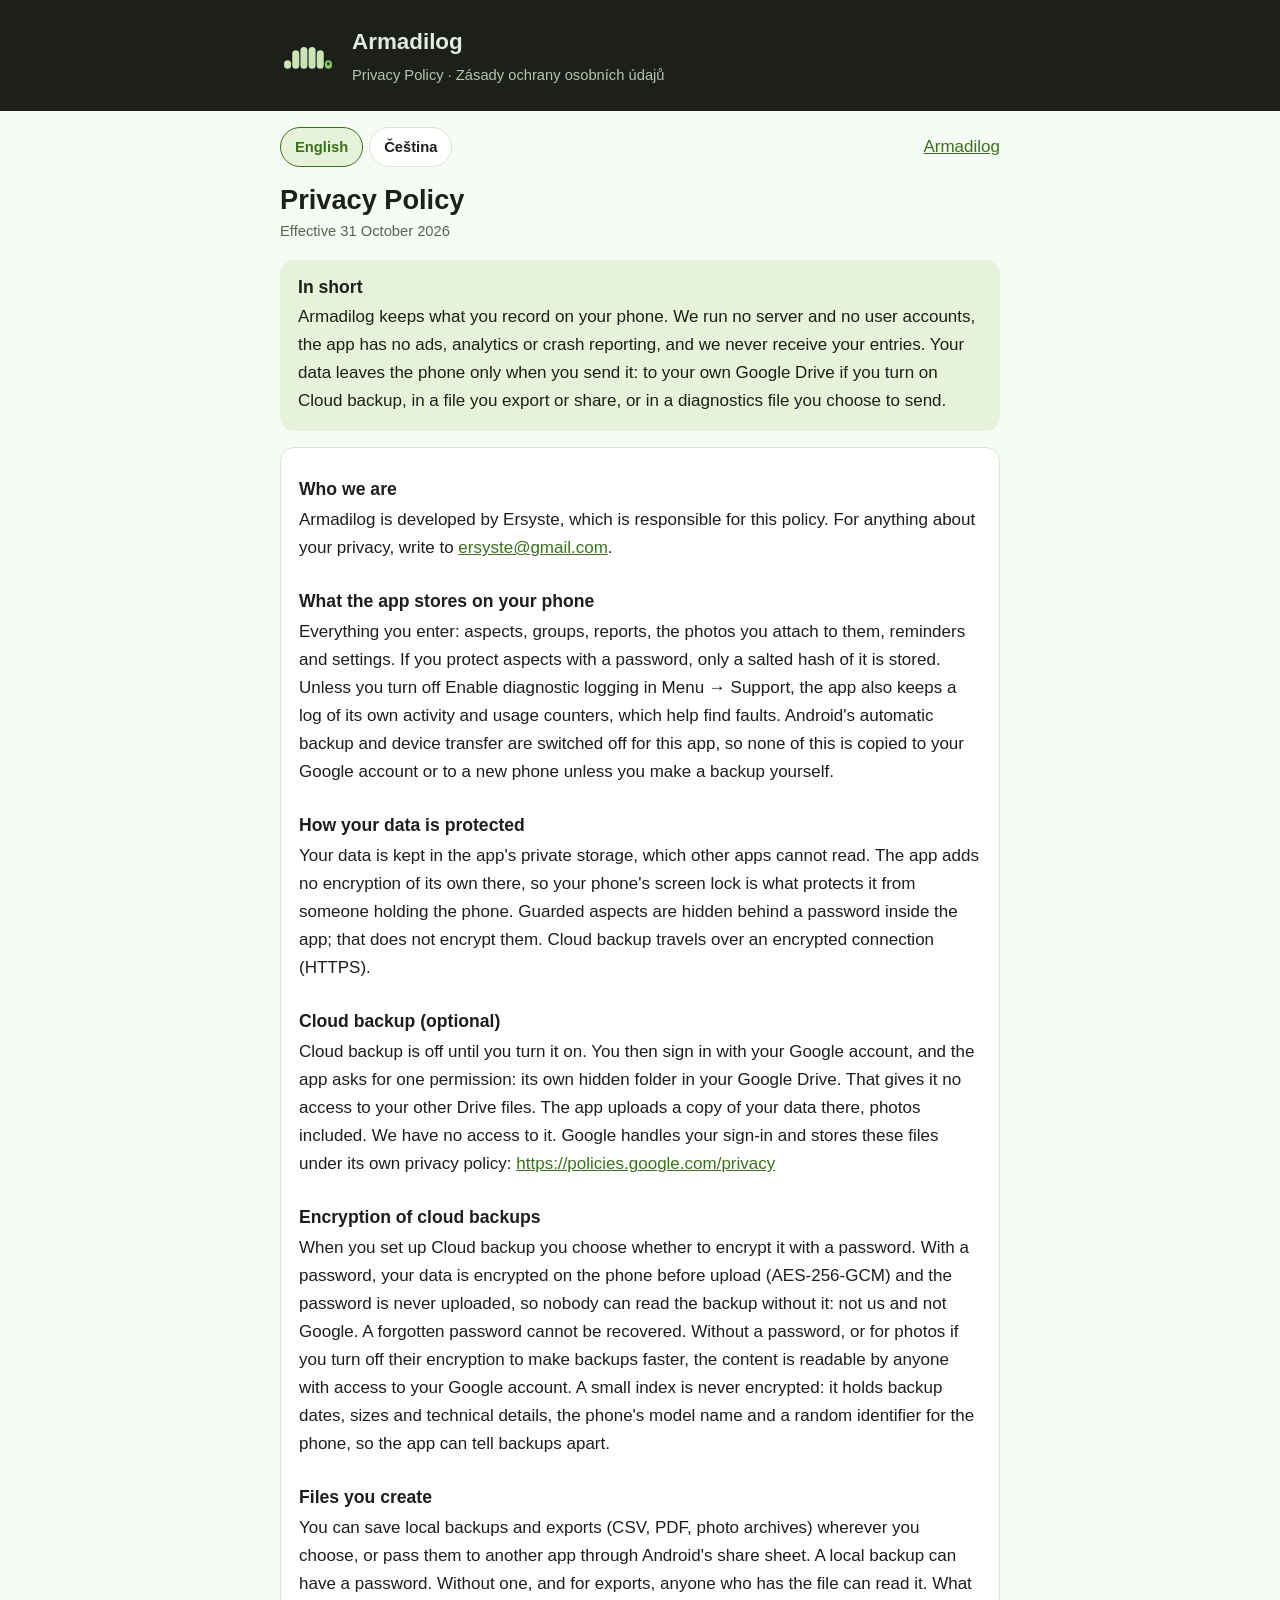
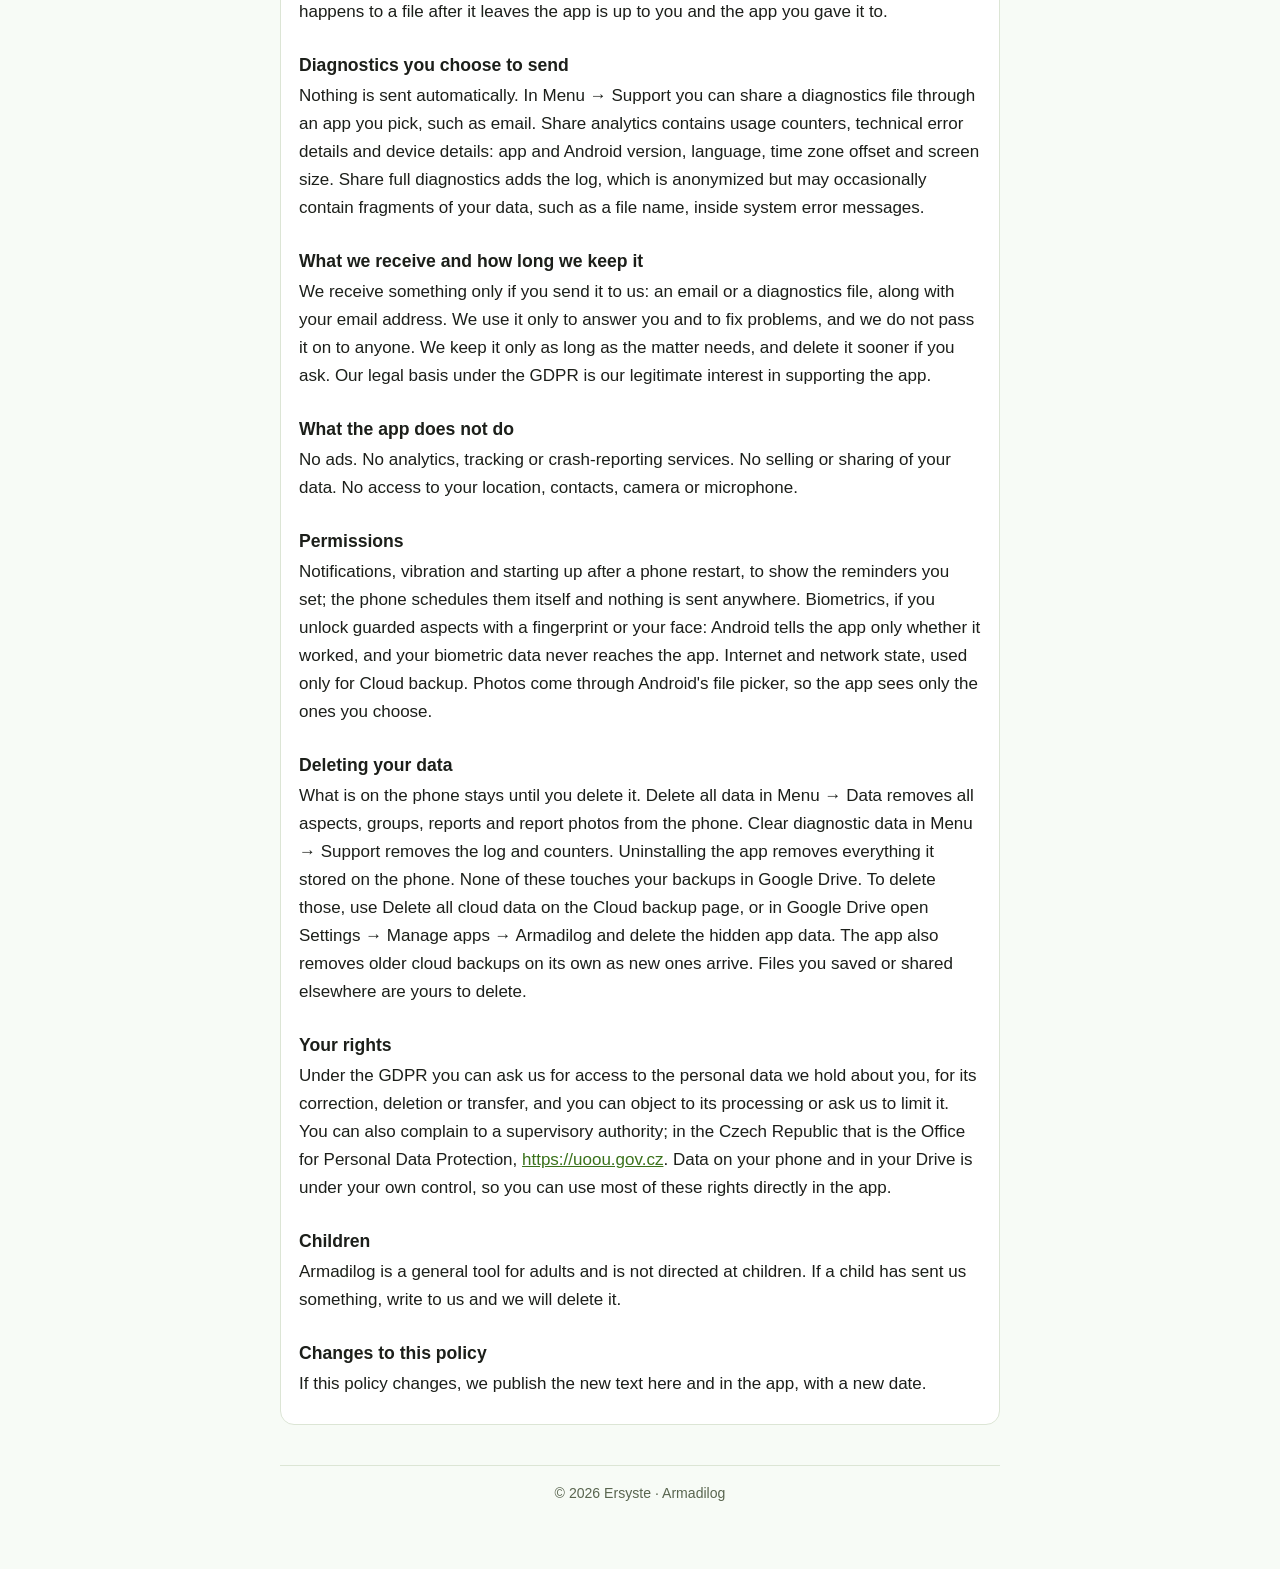
==== privacy/index.html @ 04dc2c0c "Publish the Armadilog privacy policy in English and Czech" ====
<!DOCTYPE html>
<!-- Generated by tool/gen_legal_site.dart from lib/src/features/settings/legal/privacy_policy.dart. Do not edit. -->
<html lang="en">
<head>
  <meta charset="utf-8" />
  <meta name="viewport" content="width=device-width, initial-scale=1" />
  <title>Privacy Policy · Armadilog</title>
  <link rel="icon" href="../favicon.svg" type="image/svg+xml" />
  <link rel="stylesheet" href="../styles.css" />
</head>
<body>
  <header class="site">
    <img class="mark" src="../favicon.svg" alt="" />
    <div>
      <p class="app">Armadilog</p>
      <p class="tag">Privacy Policy · Zásady ochrany osobních údajů</p>
    </div>
  </header>
  <main class="wrap">
    <nav class="lang">
      <span class="langswitch" data-langswitch hidden>
        <button type="button" data-lang="en" aria-pressed="true">English</button>
        <button type="button" data-lang="cs" aria-pressed="false">Čeština</button>
      </span>
      <a href="../">Armadilog</a>
    </nav>
    <section id="en" lang="en" data-lang-doc="en">
      <h1>Privacy Policy</h1>
      <p class="meta">Effective 31 October 2026</p>
      <div class="summary">
        <h2>In short</h2>
        <p>Armadilog keeps what you record on your phone. We run no server and no user accounts, the app has no ads, analytics or crash reporting, and we never receive your entries. Your data leaves the phone only when you send it: to your own Google Drive if you turn on Cloud backup, in a file you export or share, or in a diagnostics file you choose to send.</p>
      </div>
      <div class="card">
        <h2>Who we are</h2>
        <p>Armadilog is developed by Ersyste, which is responsible for this policy. For anything about your privacy, write to <a href="mailto:ersyste@gmail.com">ersyste@gmail.com</a>.</p>
        <h2>What the app stores on your phone</h2>
        <p>Everything you enter: aspects, groups, reports, the photos you attach to them, reminders and settings. If you protect aspects with a password, only a salted hash of it is stored. Unless you turn off Enable diagnostic logging in Menu → Support, the app also keeps a log of its own activity and usage counters, which help find faults. Android's automatic backup and device transfer are switched off for this app, so none of this is copied to your Google account or to a new phone unless you make a backup yourself.</p>
        <h2>How your data is protected</h2>
        <p>Your data is kept in the app's private storage, which other apps cannot read. The app adds no encryption of its own there, so your phone's screen lock is what protects it from someone holding the phone. Guarded aspects are hidden behind a password inside the app; that does not encrypt them. Cloud backup travels over an encrypted connection (HTTPS).</p>
        <h2>Cloud backup (optional)</h2>
        <p>Cloud backup is off until you turn it on. You then sign in with your Google account, and the app asks for one permission: its own hidden folder in your Google Drive. That gives it no access to your other Drive files. The app uploads a copy of your data there, photos included. We have no access to it. Google handles your sign-in and stores these files under its own privacy policy: <a href="https://policies.google.com/privacy">https://policies.google.com/privacy</a></p>
        <h2>Encryption of cloud backups</h2>
        <p>When you set up Cloud backup you choose whether to encrypt it with a password. With a password, your data is encrypted on the phone before upload (AES-256-GCM) and the password is never uploaded, so nobody can read the backup without it: not us and not Google. A forgotten password cannot be recovered. Without a password, or for photos if you turn off their encryption to make backups faster, the content is readable by anyone with access to your Google account. A small index is never encrypted: it holds backup dates, sizes and technical details, the phone's model name and a random identifier for the phone, so the app can tell backups apart.</p>
        <h2>Files you create</h2>
        <p>You can save local backups and exports (CSV, PDF, photo archives) wherever you choose, or pass them to another app through Android's share sheet. A local backup can have a password. Without one, and for exports, anyone who has the file can read it. What happens to a file after it leaves the app is up to you and the app you gave it to.</p>
        <h2>Diagnostics you choose to send</h2>
        <p>Nothing is sent automatically. In Menu → Support you can share a diagnostics file through an app you pick, such as email. Share analytics contains usage counters, technical error details and device details: app and Android version, language, time zone offset and screen size. Share full diagnostics adds the log, which is anonymized but may occasionally contain fragments of your data, such as a file name, inside system error messages.</p>
        <h2>What we receive and how long we keep it</h2>
        <p>We receive something only if you send it to us: an email or a diagnostics file, along with your email address. We use it only to answer you and to fix problems, and we do not pass it on to anyone. We keep it only as long as the matter needs, and delete it sooner if you ask. Our legal basis under the GDPR is our legitimate interest in supporting the app.</p>
        <h2>What the app does not do</h2>
        <p>No ads. No analytics, tracking or crash-reporting services. No selling or sharing of your data. No access to your location, contacts, camera or microphone.</p>
        <h2>Permissions</h2>
        <p>Notifications, vibration and starting up after a phone restart, to show the reminders you set; the phone schedules them itself and nothing is sent anywhere. Biometrics, if you unlock guarded aspects with a fingerprint or your face: Android tells the app only whether it worked, and your biometric data never reaches the app. Internet and network state, used only for Cloud backup. Photos come through Android's file picker, so the app sees only the ones you choose.</p>
        <h2>Deleting your data</h2>
        <p>What is on the phone stays until you delete it. Delete all data in Menu → Data removes all aspects, groups, reports and report photos from the phone. Clear diagnostic data in Menu → Support removes the log and counters. Uninstalling the app removes everything it stored on the phone. None of these touches your backups in Google Drive. To delete those, use Delete all cloud data on the Cloud backup page, or in Google Drive open Settings → Manage apps → Armadilog and delete the hidden app data. The app also removes older cloud backups on its own as new ones arrive. Files you saved or shared elsewhere are yours to delete.</p>
        <h2>Your rights</h2>
        <p>Under the GDPR you can ask us for access to the personal data we hold about you, for its correction, deletion or transfer, and you can object to its processing or ask us to limit it. You can also complain to a supervisory authority; in the Czech Republic that is the Office for Personal Data Protection, <a href="https://uoou.gov.cz">https://uoou.gov.cz</a>. Data on your phone and in your Drive is under your own control, so you can use most of these rights directly in the app.</p>
        <h2>Children</h2>
        <p>Armadilog is a general tool for adults and is not directed at children. If a child has sent us something, write to us and we will delete it.</p>
        <h2>Changes to this policy</h2>
        <p>If this policy changes, we publish the new text here and in the app, with a new date.</p>
      </div>
    </section>
    <hr class="lang-sep" data-lang-sep />
    <section id="cs" lang="cs" data-lang-doc="cs">
      <h1>Zásady ochrany osobních údajů</h1>
      <p class="meta">Platné od 31. 10. 2026</p>
      <div class="summary">
        <h2>Stručně</h2>
        <p>Armadilog ukládá to, co zaznamenáte, do vašeho telefonu. Neprovozujeme žádný server ani uživatelské účty, aplikace nemá reklamy, analytiku ani hlášení pádů a vaše záznamy k nám nikdy nedorazí. Vaše data opouštějí telefon, jen když je sami pošlete: do svého vlastního Google Drive, když zapnete cloud zálohu, v souboru, který vyexportujete nebo nasdílíte, nebo v diagnostickém souboru, který se rozhodnete poslat.</p>
      </div>
      <div class="card">
        <h2>Kdo jsme</h2>
        <p>Armadilog vyvíjí Ersyste, který za tyto zásady odpovídá. Se vším, co se týká vašeho soukromí, se obraťte na <a href="mailto:ersyste@gmail.com">ersyste@gmail.com</a>.</p>
        <h2>Co aplikace ukládá v telefonu</h2>
        <p>Všechno, co zadáte: aspekty, skupiny, reporty, fotky, které k nim přiložíte, připomenutí a nastavení. Když aspekty chráníte heslem, ukládá se z něj jen solený otisk (hash). Pokud v Menu → Podpora nevypnete volbu Zapnout diagnostické logování, vede aplikace také log své činnosti a počítadla používání, která pomáhají hledat chyby. Automatické zálohování Androidu a přenos do nového zařízení jsou pro tuto aplikaci vypnuté, takže se nic z toho nekopíruje na váš účet Google ani do nového telefonu, pokud si sami neuděláte zálohu.</p>
        <h2>Jak jsou data chráněna</h2>
        <p>Vaše data leží v soukromém úložišti aplikace, které ostatní aplikace nemohou číst. Aplikace je tam sama nijak nešifruje, takže před někým, kdo telefon drží v ruce, je chrání zámek obrazovky. Chráněné aspekty jsou v aplikaci skryté za heslem; tím se ale nešifrují. Cloud záloha se přenáší šifrovaným spojením (HTTPS).</p>
        <h2>Cloud záloha (volitelná)</h2>
        <p>Cloud záloha je vypnutá, dokud ji nezapnete. Pak se přihlásíte svým účtem Google a aplikace požádá o jediné oprávnění: o vlastní skrytou složku ve vašem Google Drive. K ostatním souborům na Drive tím přístup nezíská. Aplikace tam nahrává kopii vašich dat včetně fotek. My k ní přístup nemáme. Přihlášení a uložení těchto souborů zajišťuje Google podle svých vlastních zásad: <a href="https://policies.google.com/privacy">https://policies.google.com/privacy</a></p>
        <h2>Šifrování cloud zálohy</h2>
        <p>Při nastavení cloud zálohy si vyberete, jestli ji zašifrovat heslem. S heslem se data zašifrují v telefonu ještě před nahráním (AES-256-GCM) a heslo se nikam nenahrává, takže bez něj zálohu nikdo nepřečte: ani my, ani Google. Zapomenuté heslo nelze obnovit. Bez hesla, nebo u fotek, když jejich šifrování vypnete, aby zálohování bylo rychlejší, si obsah přečte kdokoli s přístupem k vašemu účtu Google. Malý seznam záloh šifrovaný není nikdy: obsahuje data a velikosti záloh, technické údaje, model telefonu a náhodný identifikátor telefonu, aby aplikace zálohy rozlišila.</p>
        <h2>Soubory, které si vytvoříte</h2>
        <p>Místní zálohy a exporty (CSV, PDF, archivy fotek) si můžete uložit, kam chcete, nebo je předat jiné aplikaci přes sdílení v Androidu. Místní záloha může mít heslo. Bez něj a u exportů si soubor přečte každý, kdo ho má. Co se se souborem stane, když opustí aplikaci, záleží na vás a na aplikaci, které jste ho předali.</p>
        <h2>Diagnostika, kterou se rozhodnete poslat</h2>
        <p>Nic se neposílá automaticky. V Menu → Podpora můžete nasdílet diagnostický soubor přes aplikaci, kterou si vyberete, třeba e-mail. Sdílet analytiku obsahuje počítadla používání, technické údaje o chybách a údaje o zařízení: verzi aplikace a Androidu, jazyk, posun časového pásma a velikost obrazovky. Sdílet úplnou diagnostiku přidává log, který je anonymizovaný, ale občas může obsahovat útržky vašich dat, třeba název souboru, vložené do systémových chybových hlášek.</p>
        <h2>Co dostáváme a jak dlouho to držíme</h2>
        <p>Něco k nám dorazí, jen když to sami pošlete: e-mail nebo diagnostický soubor, spolu s vaší e-mailovou adresou. Používáme to jen k tomu, abychom vám odpověděli a opravili chyby, a nikomu to nepředáváme. Držíme to jen po dobu, kterou věc vyžaduje, a na požádání to smažeme dřív. Právním základem podle GDPR je náš oprávněný zájem na podpoře aplikace.</p>
        <h2>Co aplikace nedělá</h2>
        <p>Žádné reklamy. Žádné služby pro analytiku, sledování ani hlášení pádů. Žádný prodej ani sdílení vašich dat. Žádný přístup k poloze, kontaktům, fotoaparátu ani mikrofonu.</p>
        <h2>Oprávnění</h2>
        <p>Oznámení, vibrace a spuštění po restartu telefonu, aby se zobrazila připomenutí, která si nastavíte; plánuje je sám telefon a nikam se nic neposílá. Biometrie, pokud chráněné aspekty odemykáte otiskem prstu nebo obličejem: Android aplikaci řekne jen, jestli se to povedlo, a vaše biometrické údaje se k aplikaci nikdy nedostanou. Internet a stav sítě, používané jen pro cloud zálohu. Fotky se vybírají přes výběr souborů v Androidu, takže aplikace vidí jen ty, které zvolíte.</p>
        <h2>Smazání dat</h2>
        <p>Co je v telefonu, zůstává, dokud to nesmažete. Smazat všechna data v Menu → Data odstraní z telefonu všechny aspekty, skupiny, reporty a fotky z reportů. Vymazat diagnostická data v Menu → Podpora odstraní log a počítadla. Odinstalace aplikace odstraní všechno, co v telefonu uložila. Nic z toho se nedotkne vašich záloh v Google Drive. Ty smažete tlačítkem Smazat všechna data v cloudu na stránce Cloud záloha, nebo v Google Drive v Nastavení → Správa aplikací → Armadilog, kde smažete skrytá data aplikace. Starší cloud zálohy aplikace odstraňuje také sama, jak přibývají nové. Soubory, které jste uložili nebo nasdíleli jinam, si mažete sami.</p>
        <h2>Vaše práva</h2>
        <p>Podle GDPR můžete žádat o přístup k osobním údajům, které o vás máme, o jejich opravu, výmaz nebo přenos, a můžete vznést námitku proti jejich zpracování nebo žádat o jeho omezení. Můžete také podat stížnost u dozorového úřadu; v České republice je to Úřad pro ochranu osobních údajů, <a href="https://uoou.gov.cz">https://uoou.gov.cz</a>. Data v telefonu a na vašem Drive máte pod vlastní kontrolou, takže většinu těchto práv uplatníte přímo v aplikaci.</p>
        <h2>Děti</h2>
        <p>Armadilog je obecný nástroj pro dospělé a není určen dětem. Pokud nám něco poslalo dítě, napište nám a smažeme to.</p>
        <h2>Změny těchto zásad</h2>
        <p>Když se tyto zásady změní, zveřejníme nové znění zde i v aplikaci, s novým datem.</p>
      </div>
    </section>
    <footer>© 2026 Ersyste · Armadilog</footer>
  </main>
  <script src="../lang.js"></script>
</body>
</html>
---- styles.css ----
/* The public privacy pages. System fonts on purpose: a privacy page should
   make no request to anyone else. */
:root {
  color-scheme: light dark;
  --bg: #f7fbf6;
  --surface: #ffffff;
  --ink: #1c1f1a;
  --muted: #59654f;
  --line: #dce5d5;
  --accent: #3a721b;
  --accent-soft: #e6f2da;
  --tile: #1c1f1a;
  --tile-ink: #e3ecdc;
  --tile-muted: #b7c5ac;
}

@media (prefers-color-scheme: dark) {
  :root {
    --bg: #151714;
    --surface: #1c1f1a;
    --ink: #e3ecdc;
    --muted: #9aa791;
    --line: #2a3127;
    --accent: #a7d880;
    --accent-soft: #263220;
    --tile: #0e100d;
  }
}

* { box-sizing: border-box; }

[hidden] { display: none !important; }

html { -webkit-text-size-adjust: 100%; }

body {
  margin: 0;
  background: var(--bg);
  color: var(--ink);
  font-family: -apple-system, BlinkMacSystemFont, "Segoe UI", Roboto, Helvetica,
    Arial, sans-serif;
  font-size: 17px;
  line-height: 1.65;
}

header.site {
  display: flex;
  align-items: center;
  gap: 16px;
  padding: 24px max(16px, calc((100% - 720px) / 2));
  background: var(--tile);
  color: var(--tile-ink);
}

header.site .mark { width: 56px; height: 56px; flex: none; }
header.site .app { margin: 0; font-size: 1.4rem; font-weight: 700; }
header.site .tag { margin: 2px 0 0; color: var(--tile-muted); font-size: 0.92rem; }

.wrap { max-width: 752px; margin: 0 auto; padding: 16px 16px 64px; }

nav.lang {
  display: flex;
  flex-wrap: wrap;
  align-items: center;
  justify-content: space-between;
  gap: 8px;
  min-height: 40px;
  margin-bottom: 8px;
}

.langswitch { display: inline-flex; gap: 6px; }

.langswitch button {
  min-height: 40px;
  padding: 0 14px;
  border: 1px solid var(--line);
  border-radius: 999px;
  background: var(--surface);
  color: var(--ink);
  font: inherit;
  font-size: 0.92rem;
  font-weight: 600;
  cursor: pointer;
}

.langswitch button[aria-pressed="true"] {
  border-color: var(--accent);
  background: var(--accent-soft);
  color: var(--accent);
}

h1 { margin: 16px 0 2px; font-size: 1.7rem; line-height: 1.25; }
h2 { margin: 28px 0 4px; font-size: 1.1rem; line-height: 1.35; }
p { margin: 0 0 8px; overflow-wrap: anywhere; }
a { color: var(--accent); }
.meta { color: var(--muted); font-size: 0.92rem; }

.summary {
  margin: 16px 0;
  padding: 16px 18px;
  border-radius: 14px;
  background: var(--accent-soft);
}

.summary h2 { margin-top: 0; }
.summary p { margin: 0; }

.card {
  padding: 2px 18px 18px;
  border: 1px solid var(--line);
  border-radius: 14px;
  background: var(--surface);
}

a.block {
  display: block;
  padding: 16px 18px;
  border: 1px solid var(--line);
  border-radius: 14px;
  background: var(--surface);
  font-weight: 600;
  text-decoration: none;
}

hr.lang-sep { margin: 48px 0 0; border: 0; border-top: 1px dashed var(--line); }

footer {
  margin-top: 40px;
  padding-top: 16px;
  border-top: 1px solid var(--line);
  color: var(--muted);
  font-size: 0.88rem;
  text-align: center;
}
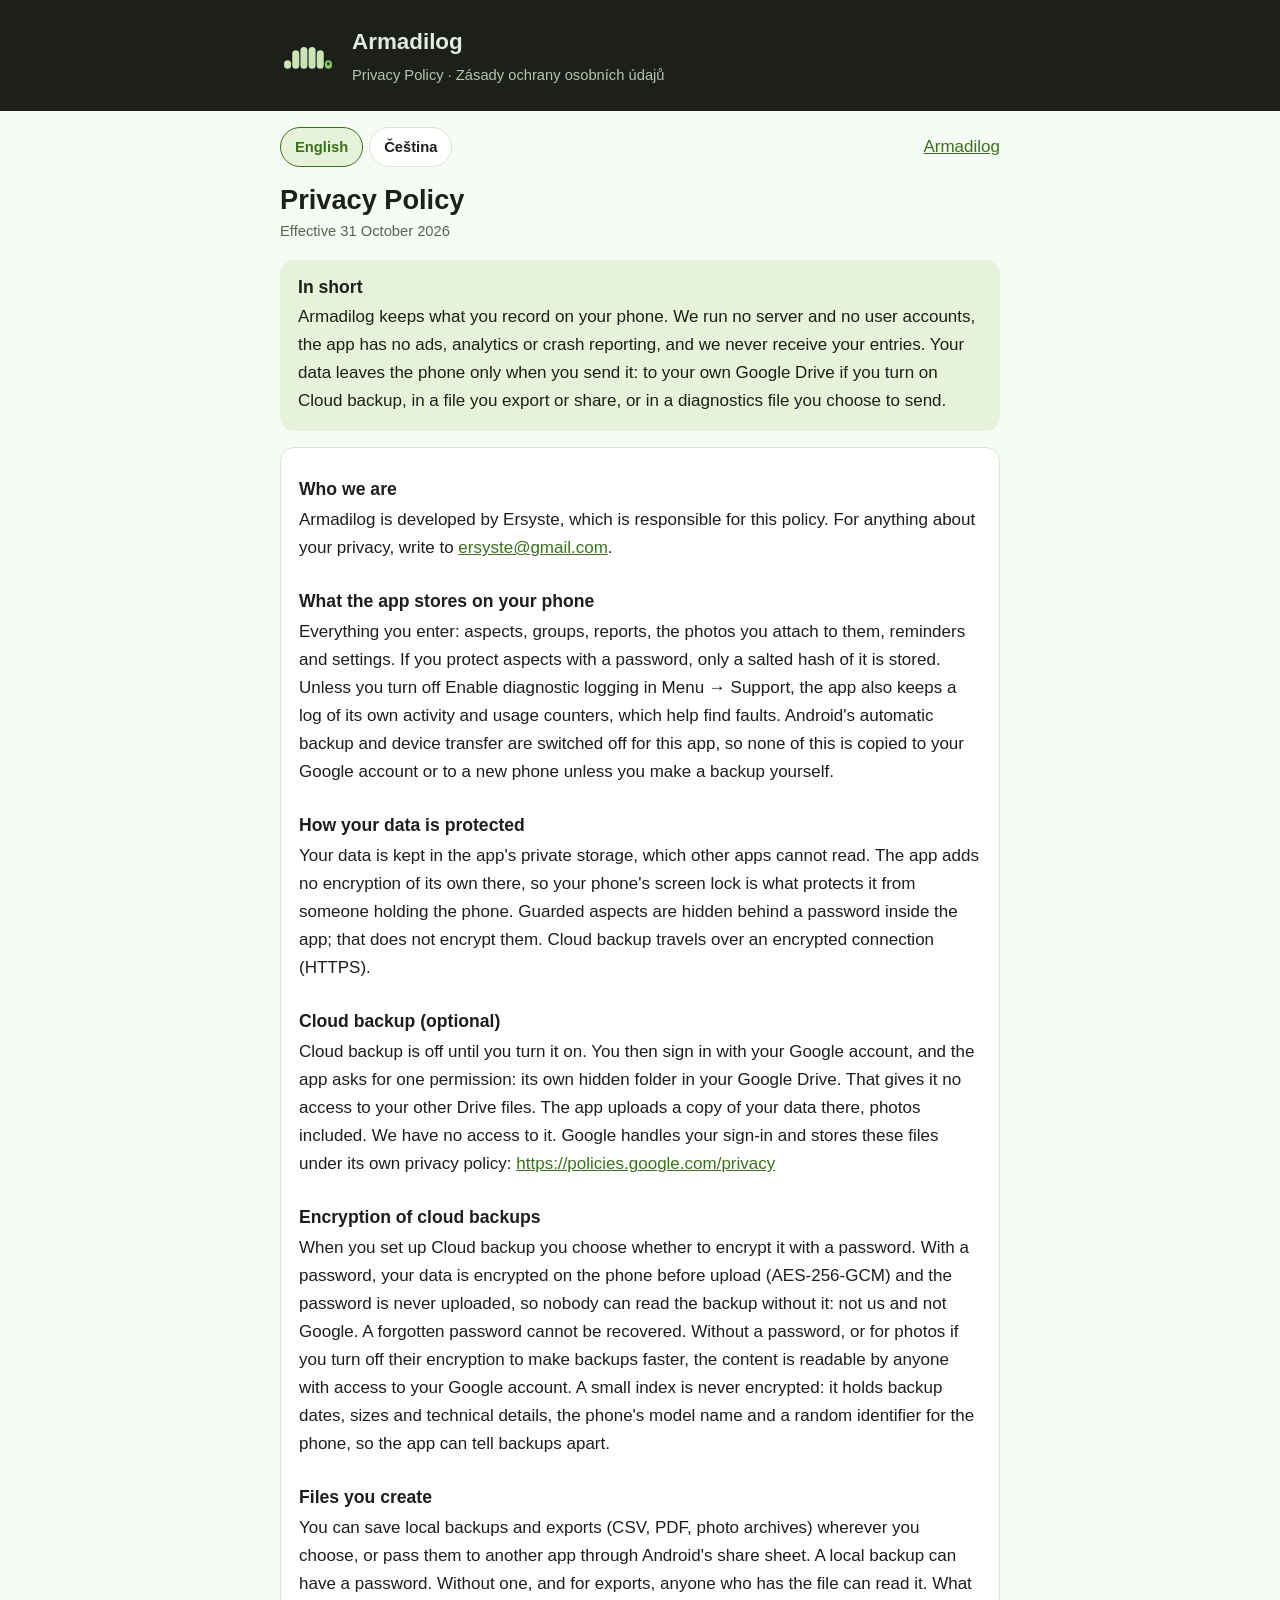
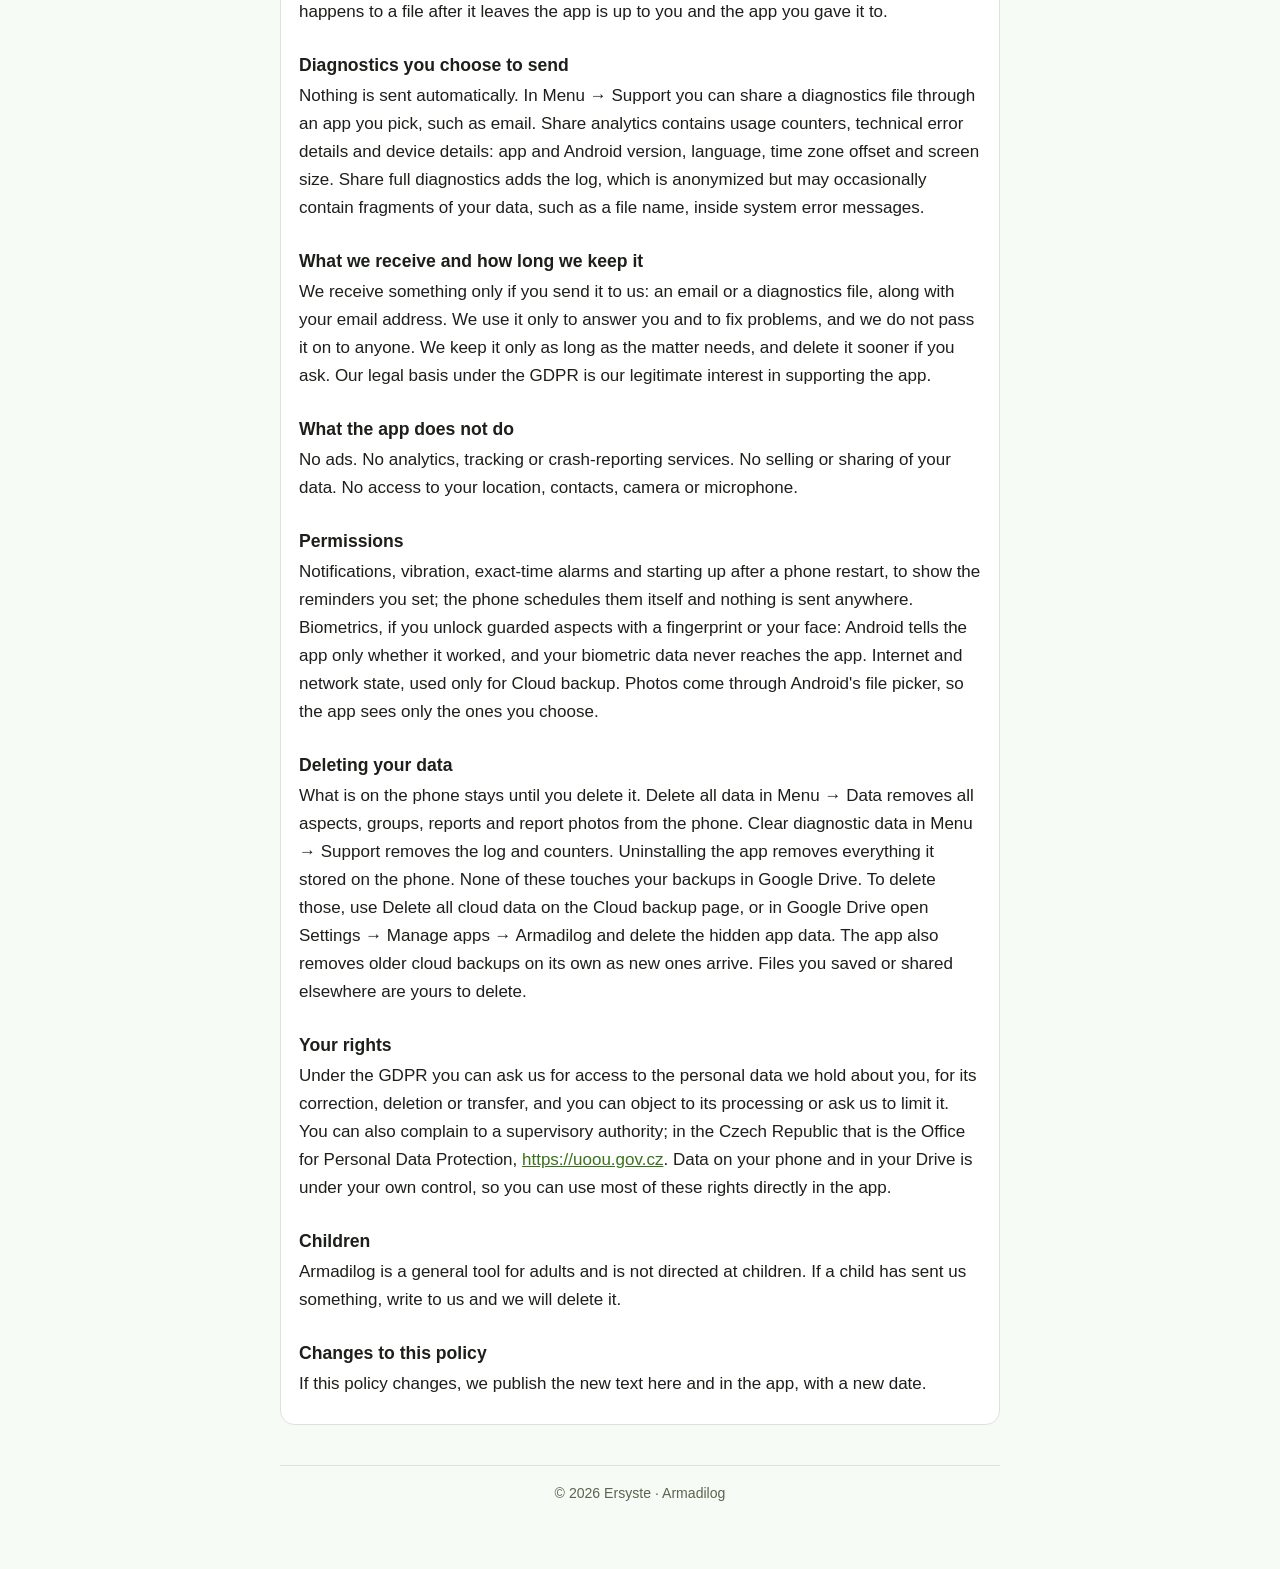
==== commit bbf903f5: "Name exact-time alarms among the permissions the reminders use" ====
--- a/privacy/index.html
+++ b/privacy/index.html
@@ -51,7 +51,7 @@
         <h2>What the app does not do</h2>
         <p>No ads. No analytics, tracking or crash-reporting services. No selling or sharing of your data. No access to your location, contacts, camera or microphone.</p>
         <h2>Permissions</h2>
-        <p>Notifications, vibration and starting up after a phone restart, to show the reminders you set; the phone schedules them itself and nothing is sent anywhere. Biometrics, if you unlock guarded aspects with a fingerprint or your face: Android tells the app only whether it worked, and your biometric data never reaches the app. Internet and network state, used only for Cloud backup. Photos come through Android's file picker, so the app sees only the ones you choose.</p>
+        <p>Notifications, vibration, exact-time alarms and starting up after a phone restart, to show the reminders you set; the phone schedules them itself and nothing is sent anywhere. Biometrics, if you unlock guarded aspects with a fingerprint or your face: Android tells the app only whether it worked, and your biometric data never reaches the app. Internet and network state, used only for Cloud backup. Photos come through Android's file picker, so the app sees only the ones you choose.</p>
         <h2>Deleting your data</h2>
         <p>What is on the phone stays until you delete it. Delete all data in Menu → Data removes all aspects, groups, reports and report photos from the phone. Clear diagnostic data in Menu → Support removes the log and counters. Uninstalling the app removes everything it stored on the phone. None of these touches your backups in Google Drive. To delete those, use Delete all cloud data on the Cloud backup page, or in Google Drive open Settings → Manage apps → Armadilog and delete the hidden app data. The app also removes older cloud backups on its own as new ones arrive. Files you saved or shared elsewhere are yours to delete.</p>
         <h2>Your rights</h2>
@@ -90,7 +90,7 @@
         <h2>Co aplikace nedělá</h2>
         <p>Žádné reklamy. Žádné služby pro analytiku, sledování ani hlášení pádů. Žádný prodej ani sdílení vašich dat. Žádný přístup k poloze, kontaktům, fotoaparátu ani mikrofonu.</p>
         <h2>Oprávnění</h2>
-        <p>Oznámení, vibrace a spuštění po restartu telefonu, aby se zobrazila připomenutí, která si nastavíte; plánuje je sám telefon a nikam se nic neposílá. Biometrie, pokud chráněné aspekty odemykáte otiskem prstu nebo obličejem: Android aplikaci řekne jen, jestli se to povedlo, a vaše biometrické údaje se k aplikaci nikdy nedostanou. Internet a stav sítě, používané jen pro cloud zálohu. Fotky se vybírají přes výběr souborů v Androidu, takže aplikace vidí jen ty, které zvolíte.</p>
+        <p>Oznámení, vibrace, přesné budíky a spuštění po restartu telefonu, aby se zobrazila připomenutí, která si nastavíte; plánuje je sám telefon a nikam se nic neposílá. Biometrie, pokud chráněné aspekty odemykáte otiskem prstu nebo obličejem: Android aplikaci řekne jen, jestli se to povedlo, a vaše biometrické údaje se k aplikaci nikdy nedostanou. Internet a stav sítě, používané jen pro cloud zálohu. Fotky se vybírají přes výběr souborů v Androidu, takže aplikace vidí jen ty, které zvolíte.</p>
         <h2>Smazání dat</h2>
         <p>Co je v telefonu, zůstává, dokud to nesmažete. Smazat všechna data v Menu → Data odstraní z telefonu všechny aspekty, skupiny, reporty a fotky z reportů. Vymazat diagnostická data v Menu → Podpora odstraní log a počítadla. Odinstalace aplikace odstraní všechno, co v telefonu uložila. Nic z toho se nedotkne vašich záloh v Google Drive. Ty smažete tlačítkem Smazat všechna data v cloudu na stránce Cloud záloha, nebo v Google Drive v Nastavení → Správa aplikací → Armadilog, kde smažete skrytá data aplikace. Starší cloud zálohy aplikace odstraňuje také sama, jak přibývají nové. Soubory, které jste uložili nebo nasdíleli jinam, si mažete sami.</p>
         <h2>Vaše práva</h2>
